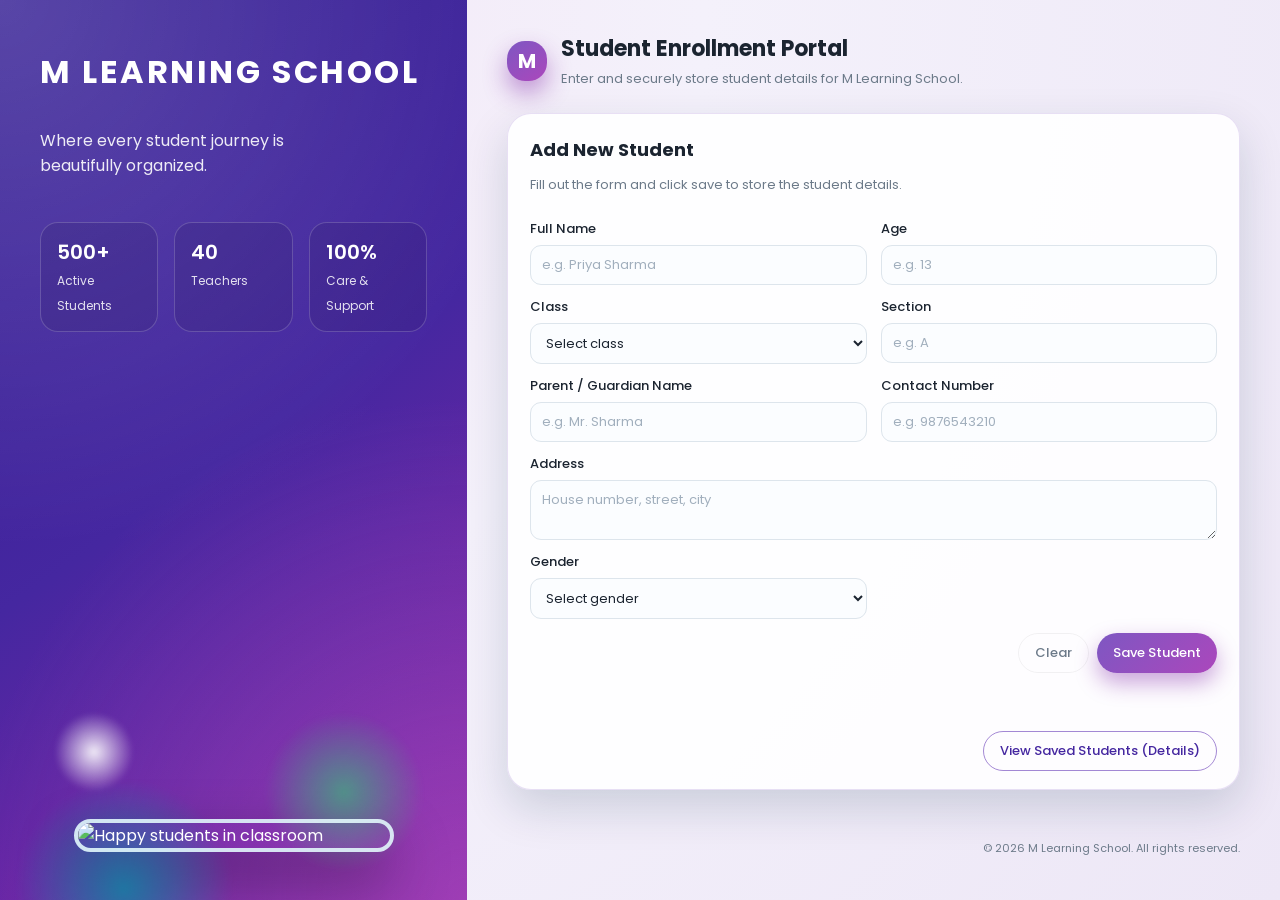
==== index.html @ e36ce745 "first commit" ====
<!DOCTYPE html>
<html lang="en">
<head>
  <meta charset="UTF-8" />
  <meta name="viewport" content="width=device-width, initial-scale=1.0" />
  <title>M Learning School - Student Registration</title>
  <link rel="stylesheet" href="styles.css" />
  <link rel="preconnect" href="https://fonts.googleapis.com" />
  <link rel="preconnect" href="https://fonts.gstatic.com" crossorigin />
  <link href="https://fonts.googleapis.com/css2?family=Poppins:wght@300;400;500;600;700&display=swap" rel="stylesheet" />
</head>
<body>
  <div class="page">
    <aside class="hero-panel">
      <div class="hero-overlay"></div>
      <div class="hero-content">
        <h1 class="school-name">M Learning School</h1>
        <p class="tagline">Where every student journey is beautifully organized.</p>
        <div class="hero-stats">
          <div class="stat-card">
            <span class="stat-number">500+</span>
            <span class="stat-label">Active Students</span>
          </div>
          <div class="stat-card">
            <span class="stat-number">40</span>
            <span class="stat-label">Teachers</span>
          </div>
          <div class="stat-card">
            <span class="stat-number">100%</span>
            <span class="stat-label">Care & Support</span>
          </div>
        </div>
        <div class="hero-illustration">
          <div class="circle circle-lg"></div>
          <div class="circle circle-md"></div>
          <div class="circle circle-sm"></div>
          <img
            src="https://images.pexels.com/photos/8617820/pexels-photo-8617820.jpeg?auto=compress&cs=tinysrgb&w=800"
            alt="Happy students in classroom"
          />
        </div>
      </div>
    </aside>

    <main class="content">
      <header class="top-bar">
        <div class="logo-mark">M</div>
        <div class="top-text">
          <h2>Student Enrollment Portal</h2>
          <p>Enter and securely store student details for M Learning School.</p>
        </div>
      </header>

      <section class="card layout">
        <div class="form-section">
          <h3>Add New Student</h3>
          <p class="section-subtitle">Fill out the form and click save to store the student details.</p>

          <form id="student-form">
            <div class="form-grid">
              <div class="field">
                <label for="studentName">Full Name</label>
                <input type="text" id="studentName" name="studentName" placeholder="e.g. Priya Sharma" required />
              </div>

              <div class="field">
                <label for="studentAge">Age</label>
                <input type="number" id="studentAge" name="studentAge" min="3" max="20" placeholder="e.g. 13" required />
              </div>

              <div class="field">
                <label for="studentClass">Class</label>
                <select id="studentClass" name="studentClass" required>
                  <option value="" disabled selected>Select class</option>
                  <option value="Nursery">Nursery</option>
                  <option value="KG">KG</option>
                  <option value="1">1</option>
                  <option value="2">2</option>
                  <option value="3">3</option>
                  <option value="4">4</option>
                  <option value="5">5</option>
                  <option value="6">6</option>
                  <option value="7">7</option>
                  <option value="8">8</option>
                  <option value="9">9</option>
                  <option value="10">10</option>
                  <option value="11">11</option>
                  <option value="12">12</option>
                </select>
              </div>

              <div class="field">
                <label for="studentSection">Section</label>
                <input type="text" id="studentSection" name="studentSection" maxlength="2" placeholder="e.g. A" required />
              </div>

              <div class="field">
                <label for="parentName">Parent / Guardian Name</label>
                <input type="text" id="parentName" name="parentName" placeholder="e.g. Mr. Sharma" required />
              </div>

              <div class="field">
                <label for="contactNumber">Contact Number</label>
                <input type="tel" id="contactNumber" name="contactNumber" placeholder="e.g. 9876543210" required />
              </div>

              <div class="field full-width">
                <label for="address">Address</label>
                <textarea id="address" name="address" rows="2" placeholder="House number, street, city" required></textarea>
              </div>

              <div class="field">
                <label for="gender">Gender</label>
                <select id="gender" name="gender" required>
                  <option value="" disabled selected>Select gender</option>
                  <option value="Female">Female</option>
                  <option value="Male">Male</option>
                  <option value="Other">Other</option>
                </select>
              </div>
            </div>

            <div class="form-actions">
              <button type="reset" class="btn btn-ghost">Clear</button>
              <button type="submit" class="btn btn-primary">Save Student</button>
            </div>
          </form>
          <p id="statusMessage" class="status-message" aria-live="polite"></p>

          <div class="details-link-wrapper">
            <a href="details.html" class="btn btn-outline details-link">View Saved Students (Details)</a>
          </div>
        </div>
      </section>

      <footer class="footer">
        <p>© <span id="year"></span> M Learning School. All rights reserved.</p>
      </footer>
    </main>
  </div>

  <script src="script.js"></script>
</body>
</html>
---- styles.css ----
:root {
  --teal: #7e57c2;
  --teal-dark: #4527a0;
  --teal-soft: #ede7f6;
  --green: #ba68c8;
  --green-soft: #f3e5f5;
  --bg: #f4f7fb;
  --card-bg: #ffffff;
  --border-subtle: #dde5ec;
  --text-main: #1b2430;
  --text-muted: #6c7a89;
  --danger: #e74c3c;
  --shadow-soft: 0 18px 45px rgba(9, 45, 66, 0.16);
  --radius-lg: 24px;
  --radius-md: 14px;
  --radius-pill: 999px;
}

*,
*::before,
*::after {
  box-sizing: border-box;
}

body {
  margin: 0;
  font-family: "Poppins", system-ui, -apple-system, BlinkMacSystemFont, "Segoe UI", sans-serif;
  background: radial-gradient(circle at top left, #f3e5f5 0, #f4f1fb 45%, #ede7f6 100%);
  color: var(--text-main);
}

.page {
  min-height: 100vh;
  display: grid;
  grid-template-columns: minmax(0, 1.15fr) minmax(0, 2fr);
}

@media (max-width: 1024px) {
  .page {
    grid-template-columns: 1fr;
  }

  .hero-panel {
    display: none;
  }
}

.hero-panel {
  position: relative;
  padding: 48px 40px;
  background: linear-gradient(145deg, #311b92, var(--teal-dark), #8e24aa);
  color: #ffffff;
  overflow: hidden;
}

.hero-overlay {
  position: absolute;
  inset: 0;
  background: radial-gradient(circle at top left, rgba(255, 255, 255, 0.2), transparent 55%),
    radial-gradient(circle at bottom right, rgba(186, 104, 200, 0.4), transparent 50%);
  opacity: 0.95;
}

.hero-content {
  position: relative;
  z-index: 1;
  display: flex;
  flex-direction: column;
  gap: 32px;
  height: 100%;
}

.school-name {
  font-size: 32px;
  font-weight: 700;
  letter-spacing: 0.08em;
  text-transform: uppercase;
  margin: 0;
}

.tagline {
  margin: 0;
  font-size: 16px;
  max-width: 320px;
  color: rgba(255, 255, 255, 0.9);
}

.hero-stats {
  display: grid;
  grid-template-columns: repeat(3, minmax(0, 1fr));
  gap: 16px;
  margin-top: 12px;
}

.stat-card {
  padding: 14px 16px;
  border-radius: 18px;
  background: rgba(0, 0, 0, 0.08);
  border: 1px solid rgba(255, 255, 255, 0.18);
  backdrop-filter: blur(22px);
}

.stat-number {
  display: block;
  font-size: 20px;
  font-weight: 600;
}

.stat-label {
  font-size: 12px;
  opacity: 0.85;
}

.hero-illustration {
  margin-top: auto;
  position: relative;
  align-self: center;
}

.hero-illustration img {
  width: 320px;
  max-width: 100%;
  border-radius: 28px;
  box-shadow: 0 26px 60px rgba(0, 0, 0, 0.4);
  border: 4px solid rgba(224, 247, 250, 0.9);
  display: block;
}

.circle {
  position: absolute;
  border-radius: 50%;
  mix-blend-mode: screen;
  filter: blur(2px);
}

.circle-lg {
  width: 220px;
  height: 220px;
  background: radial-gradient(circle, rgba(0, 151, 167, 0.7), transparent 70%);
  top: -40px;
  left: -60px;
}

.circle-md {
  width: 160px;
  height: 160px;
  background: radial-gradient(circle, rgba(46, 204, 113, 0.6), transparent 70%);
  bottom: -20px;
  right: -30px;
}

.circle-sm {
  width: 80px;
  height: 80px;
  background: radial-gradient(circle, rgba(255, 255, 255, 0.9), transparent 70%);
  bottom: 60px;
  left: -20px;
}

.content {
  padding: 32px 40px;
  display: flex;
  flex-direction: column;
  gap: 24px;
}

@media (max-width: 768px) {
  .content {
    padding: 24px 18px 32px;
  }
}

.top-bar {
  display: flex;
  align-items: center;
  gap: 14px;
}

.logo-mark {
  width: 40px;
  height: 40px;
  border-radius: 18px;
  background: linear-gradient(145deg, #7e57c2, #ab47bc);
  display: flex;
  align-items: center;
  justify-content: center;
  color: white;
  font-weight: 700;
  font-size: 20px;
  box-shadow: 0 12px 24px rgba(123, 31, 162, 0.45);
}

.top-text h2 {
  margin: 0 0 4px;
  font-size: 22px;
}

.top-text p {
  margin: 0;
  font-size: 13px;
  color: var(--text-muted);
}

.card.layout {
  display: grid;
  grid-template-columns: minmax(0, 1.05fr);
  gap: 20px;
  background: rgba(255, 255, 255, 0.9);
  border-radius: var(--radius-lg);
  padding: 22px 22px 18px;
  box-shadow: var(--shadow-soft);
  border: 1px solid rgba(126, 87, 194, 0.18);
}

@media (max-width: 1024px) {
  .card.layout {
    grid-template-columns: 1fr;
  }
}

.form-section {
  display: flex;
  flex-direction: column;
  gap: 12px;
}

.form-section h3 {
  margin: 0;
  font-size: 18px;
}

.section-subtitle {
  margin: 0;
  font-size: 13px;
  color: var(--text-muted);
}

.form-grid {
  margin-top: 12px;
  display: grid;
  grid-template-columns: repeat(2, minmax(0, 1fr));
  gap: 12px 14px;
}

.field {
  display: flex;
  flex-direction: column;
  gap: 6px;
}

.field.full-width {
  grid-column: 1 / -1;
}

label {
  font-size: 13px;
  font-weight: 500;
  color: var(--text-main);
}

input,
select,
textarea {
  font-family: inherit;
  font-size: 13px;
  padding: 9px 11px;
  border-radius: 11px;
  border: 1px solid var(--border-subtle);
  background: #fbfdff;
  color: var(--text-main);
  outline: none;
  transition: border 0.16s ease, box-shadow 0.16s ease, background-color 0.16s ease, transform 0.06s ease;
}

input::placeholder,
textarea::placeholder {
  color: #a1afbd;
}

input:focus,
select:focus,
textarea:focus {
  border-color: var(--teal);
  box-shadow: 0 0 0 1px rgba(126, 87, 194, 0.6);
  background: #ffffff;
  transform: translateY(-1px);
}

textarea {
  resize: vertical;
  min-height: 60px;
}

.form-actions {
  margin-top: 14px;
  display: flex;
  justify-content: flex-end;
  gap: 8px;
}

.btn {
  font-family: inherit;
  font-size: 13px;
  font-weight: 500;
  padding: 9px 16px;
  border-radius: var(--radius-pill);
  border: none;
  cursor: pointer;
  display: inline-flex;
  align-items: center;
  gap: 6px;
  transition: background 0.18s ease, color 0.18s ease, box-shadow 0.18s ease, transform 0.06s ease, border-color 0.18s ease;
}

.btn-primary {
  background: linear-gradient(135deg, #7e57c2, #ab47bc);
  color: #ffffff;
  box-shadow: 0 10px 22px rgba(123, 31, 162, 0.4);
}

.btn-primary:hover {
  transform: translateY(-1px);
  box-shadow: 0 16px 30px rgba(123, 31, 162, 0.45);
}

.btn-primary:active {
  transform: translateY(0);
  box-shadow: 0 8px 18px rgba(123, 31, 162, 0.38);
}

.btn-ghost {
  background: transparent;
  color: var(--text-muted);
  border: 1px solid rgba(0, 0, 0, 0.05);
}

.btn-ghost:hover {
  background: #f4f7fb;
}

.btn-outline {
  background: transparent;
  color: var(--teal-dark);
  border: 1px solid rgba(126, 87, 194, 0.7);
}

.btn-outline:hover {
  background: var(--teal-soft);
}

.status-message {
  min-height: 18px;
  font-size: 12px;
  margin: 4px 2px 0;
  color: var(--text-muted);
}

.status-message.success {
  color: var(--green);
}

.status-message.error {
  color: var(--danger);
}

.details-link-wrapper {
  margin-top: 12px;
  display: flex;
  justify-content: flex-end;
}

.details-link {
  text-decoration: none;
}

.footer {
  margin-top: auto;
  font-size: 11px;
  color: var(--text-muted);
  text-align: right;
}
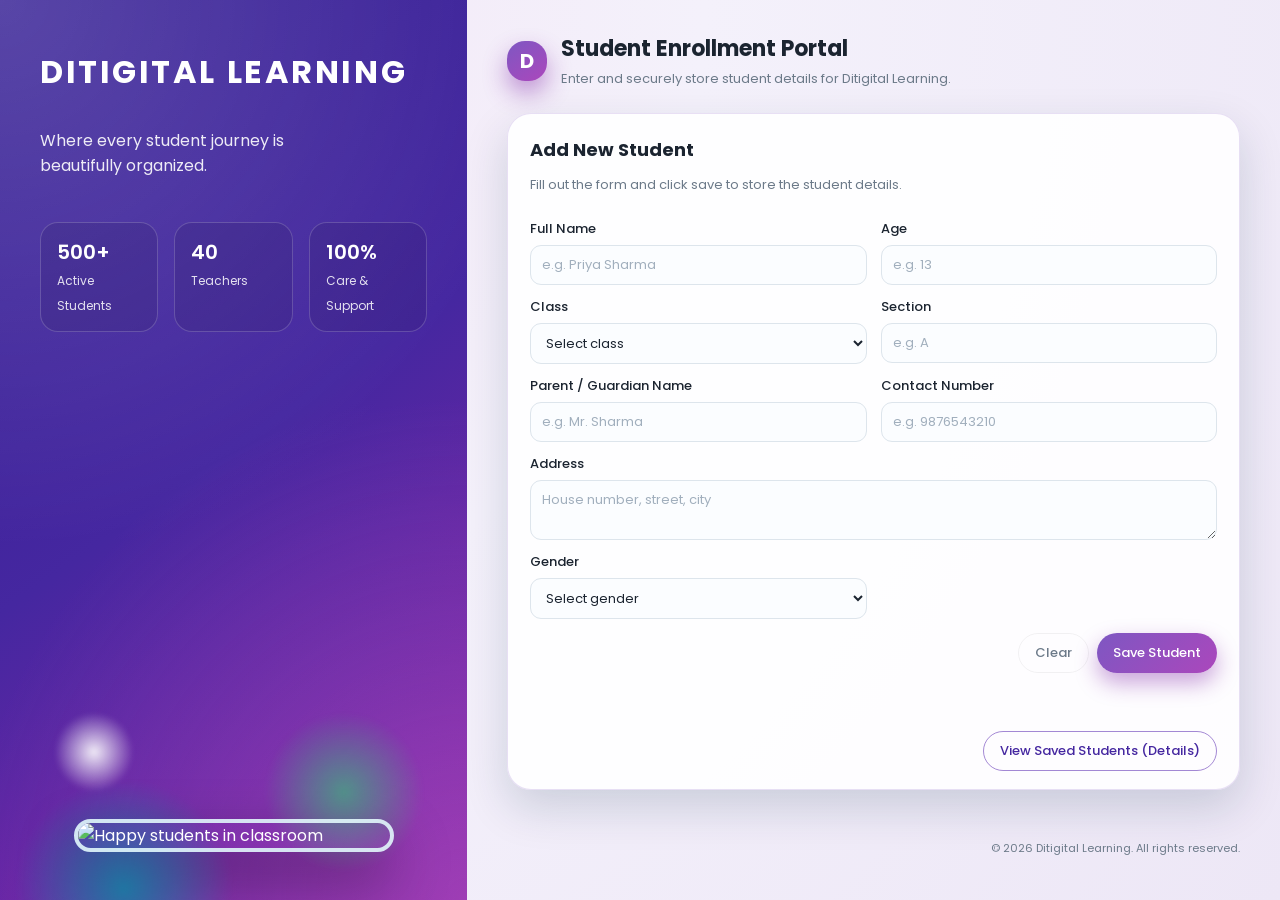
==== commit 086bd0c9: "updated name" ====
--- a/index.html
+++ b/index.html
@@ -3,7 +3,7 @@
 <head>
   <meta charset="UTF-8" />
   <meta name="viewport" content="width=device-width, initial-scale=1.0" />
-  <title>M Learning School - Student Registration</title>
+  <title>Ditigital Learning - Student Registration</title>
   <link rel="stylesheet" href="styles.css" />
   <link rel="preconnect" href="https://fonts.googleapis.com" />
   <link rel="preconnect" href="https://fonts.gstatic.com" crossorigin />
@@ -14,7 +14,7 @@
     <aside class="hero-panel">
       <div class="hero-overlay"></div>
       <div class="hero-content">
-        <h1 class="school-name">M Learning School</h1>
+        <h1 class="school-name">Ditigital Learning</h1>
         <p class="tagline">Where every student journey is beautifully organized.</p>
         <div class="hero-stats">
           <div class="stat-card">
@@ -44,10 +44,10 @@
 
     <main class="content">
       <header class="top-bar">
-        <div class="logo-mark">M</div>
+        <div class="logo-mark">D</div>
         <div class="top-text">
           <h2>Student Enrollment Portal</h2>
-          <p>Enter and securely store student details for M Learning School.</p>
+          <p>Enter and securely store student details for Ditigital Learning.</p>
         </div>
       </header>
 
@@ -134,7 +134,7 @@
       </section>
 
       <footer class="footer">
-        <p>© <span id="year"></span> M Learning School. All rights reserved.</p>
+        <p>© <span id="year"></span> Ditigital Learning. All rights reserved.</p>
       </footer>
     </main>
   </div>
